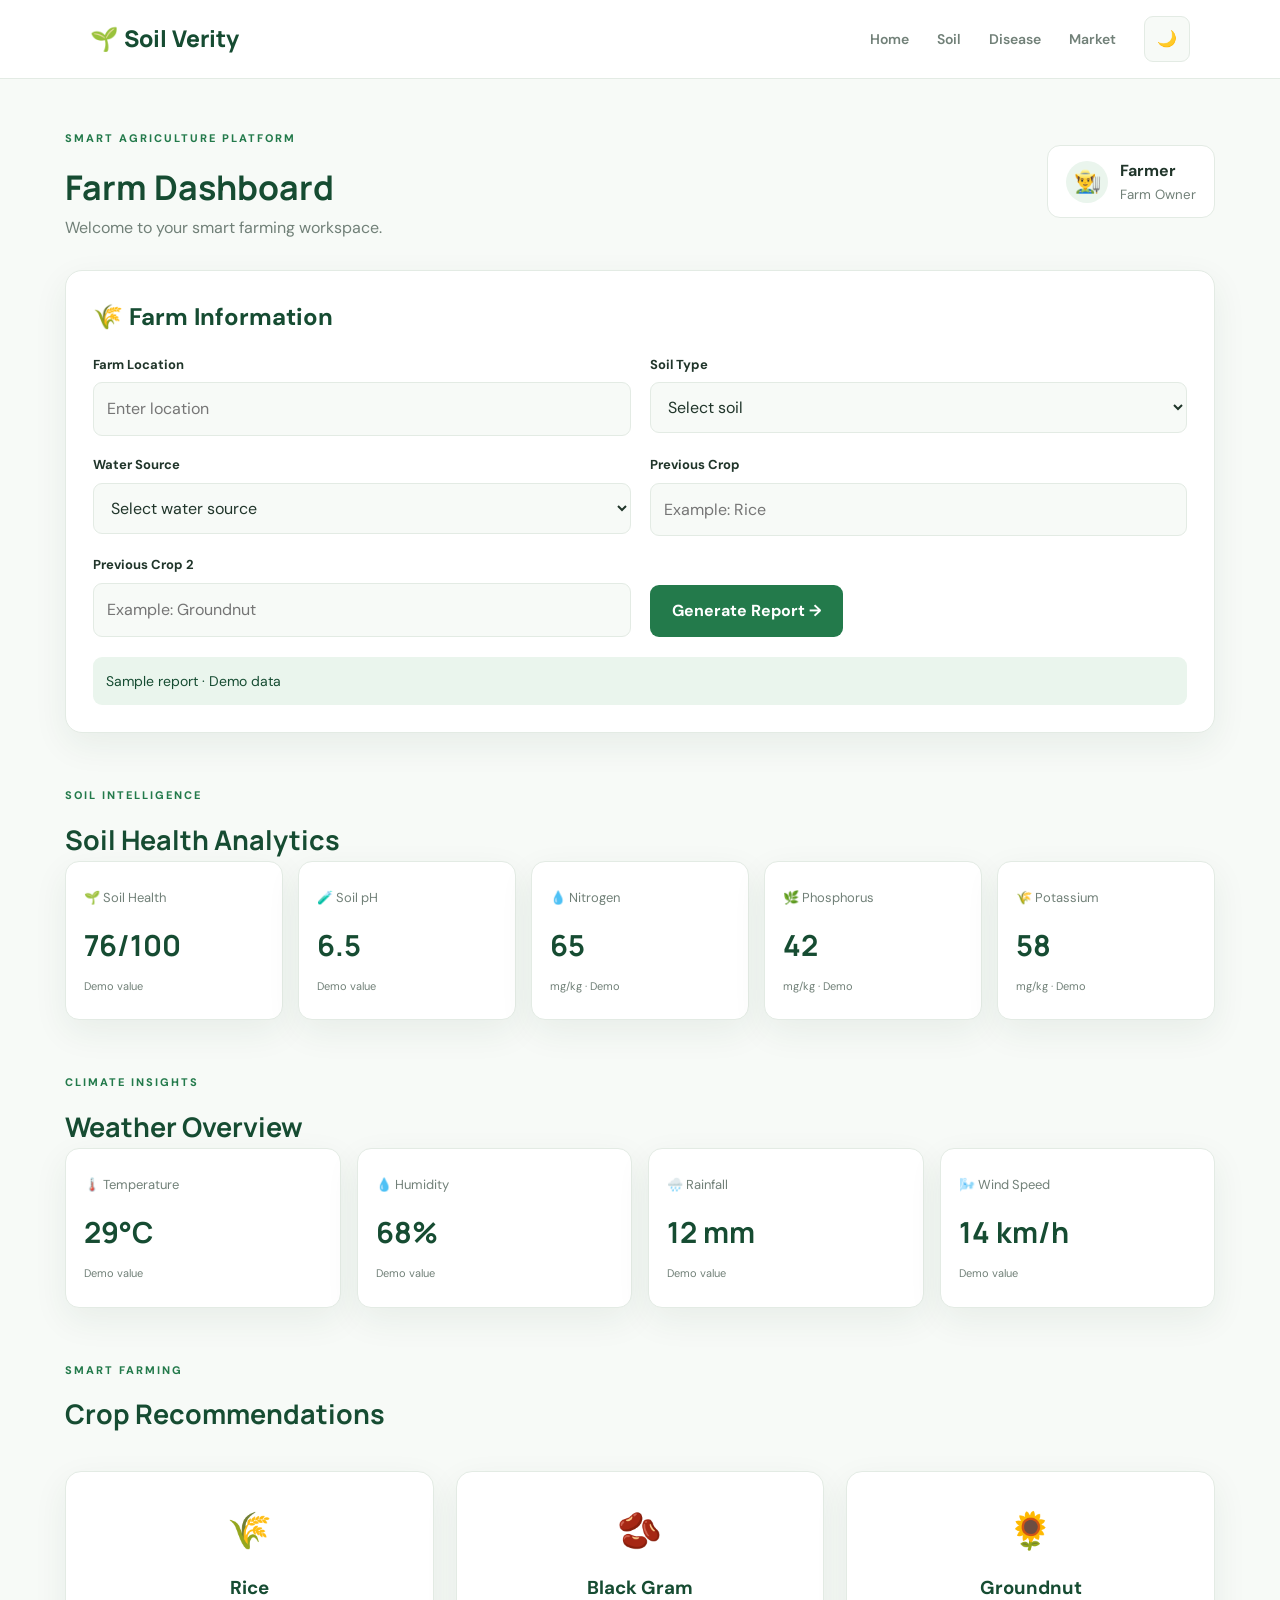
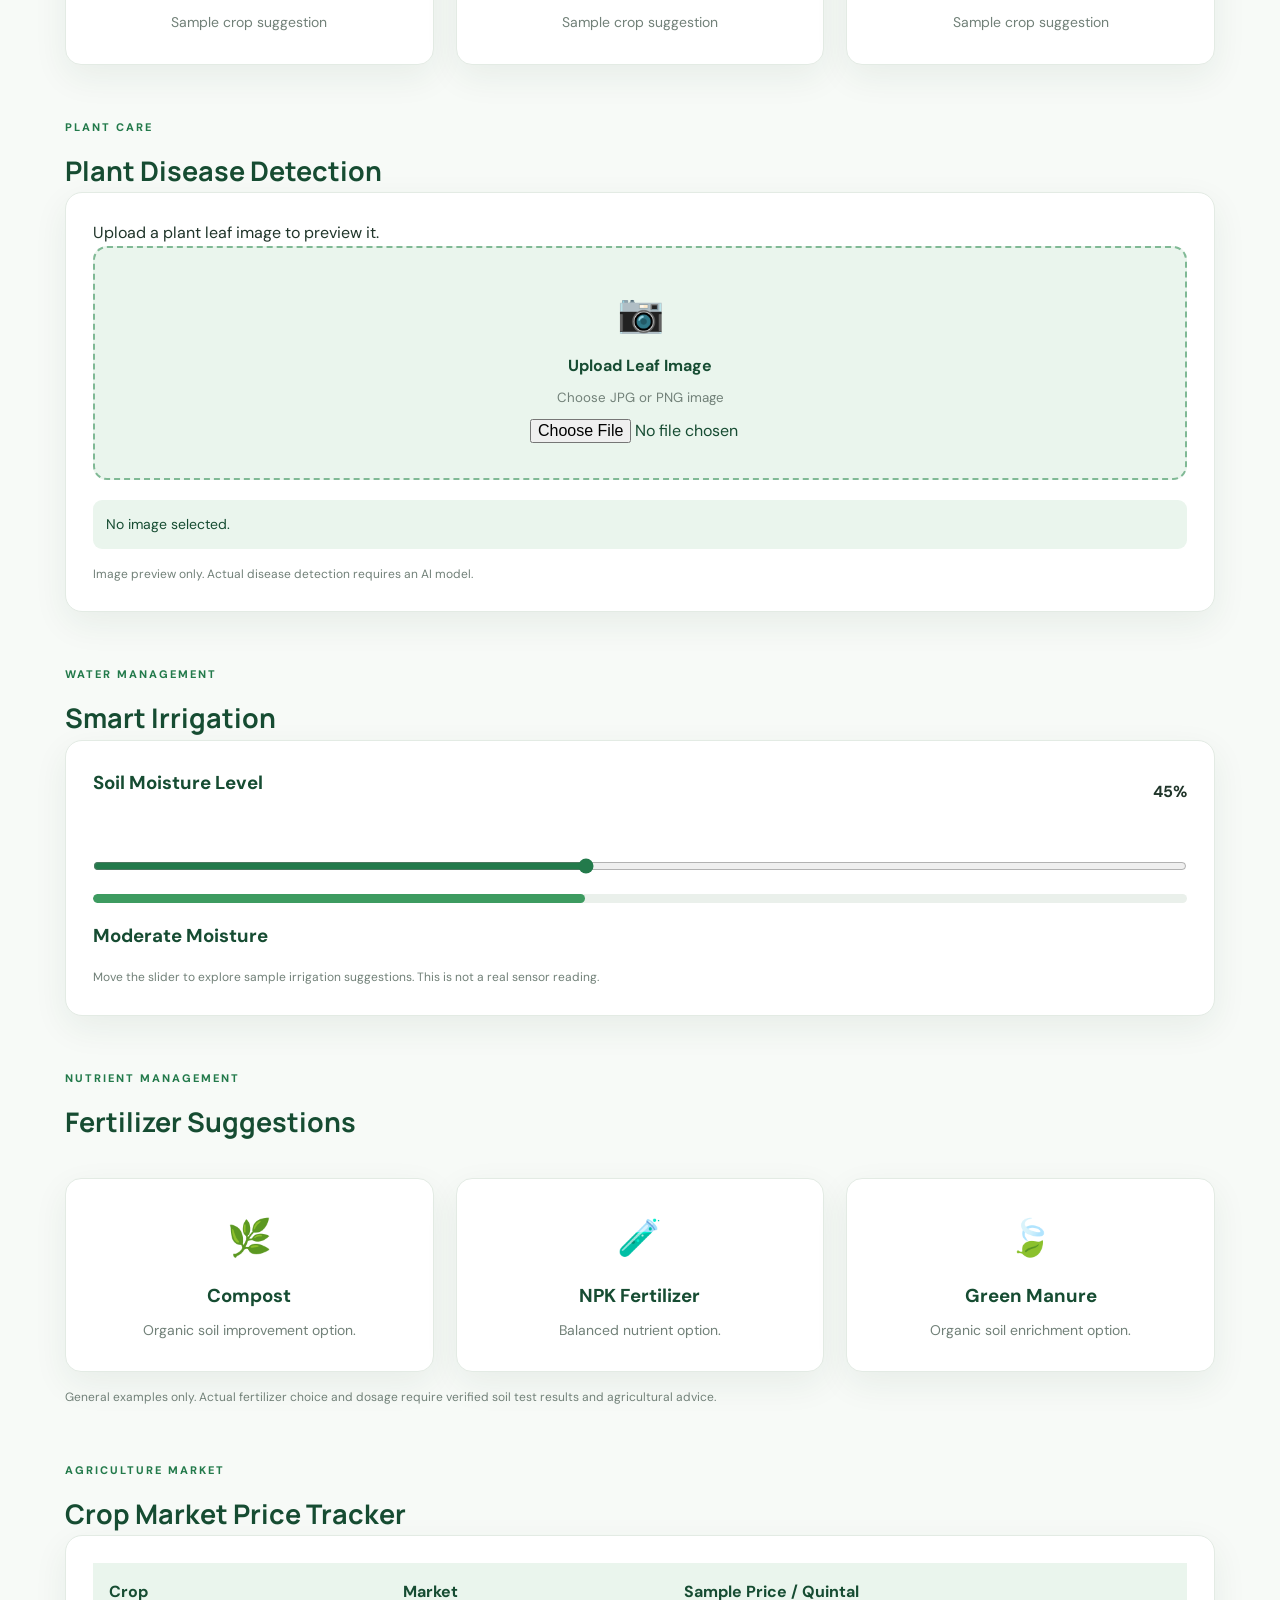
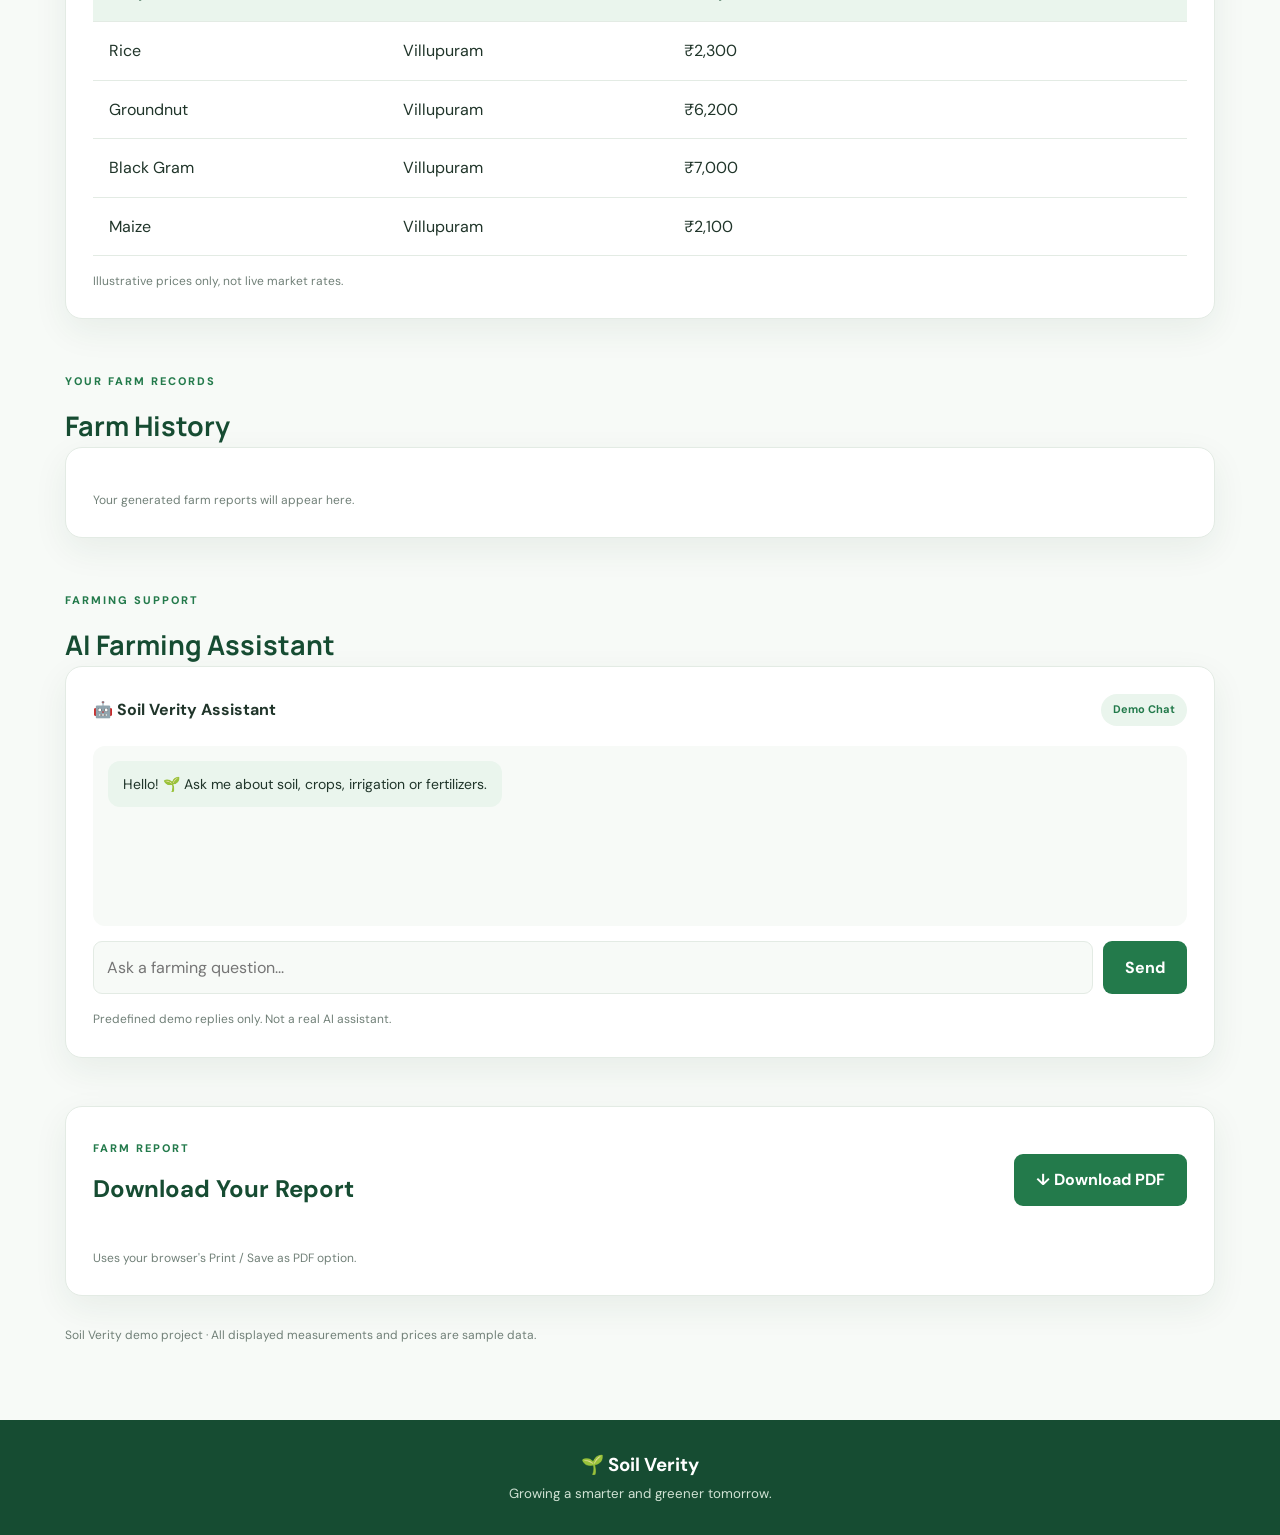
==== TerraLoop/dashboard.html @ 5edc1658 "Add files via upload" ====
<!DOCTYPE html>
<html lang="en">
<head>
<meta charset="UTF-8">
<meta name="viewport" content="width=device-width, initial-scale=1.0">
<title>Soil Verity Dashboard</title>
<link rel="stylesheet" href="style.css">
</head>
<body class="dashboard-page">

<header class="navbar">
    <a href="index.html" class="logo">🌱 Soil Verity</a>
    <nav>
        <a href="index.html">Home</a>
        <a href="#soil">Soil</a>
        <a href="#disease">Disease</a>
        <a href="#market">Market</a>
        <button class="icon-btn" id="themeToggle">🌙</button>
    </nav>
</header>

<main class="dashboard">

<div class="dashboard-heading">
    <div>
        <span class="tag">SMART AGRICULTURE PLATFORM</span>
        <h1>Farm Dashboard</h1>
        <p>Welcome to your smart farming workspace.</p>
    </div>
    <div class="profile">
        <div class="avatar">👨‍🌾</div>
        <div><strong>Farmer</strong><small>Farm Owner</small></div>
    </div>
</div>

<!-- FARM DETAILS -->
<section class="panel">
<h2>🌾 Farm Information</h2>
<form id="farmForm" class="farm-form">
    <div>
        <label for="location">Farm Location</label>
        <input id="location" required placeholder="Enter location">
    </div>
    <div>
        <label for="soilType">Soil Type</label>
        <select id="soilType" required>
            <option value="">Select soil</option>
            <option>Red Soil</option>
            <option>Black Soil</option>
            <option>Clay Soil</option>
            <option>Sandy Soil</option>
            <option>Loamy Soil</option>
        </select>
    </div>
    <div>
        <label for="water">Water Source</label>
        <select id="water" required>
            <option value="">Select water source</option>
            <option>Borewell</option>
            <option>River</option>
            <option>Rainwater</option>
            <option>Canal</option>
        </select>
    </div>
    <div>
        <label for="crop1">Previous Crop</label>
        <input id="crop1" required placeholder="Example: Rice">
    </div>
    <div>
        <label for="crop2">Previous Crop 2</label>
        <input id="crop2" placeholder="Example: Groundnut">
    </div>
    <button class="primary-btn" type="submit">Generate Report →</button>
</form>
<p id="farmSummary" class="summary-text">Sample report · Demo data</p>
</section>

<!-- SOIL ANALYTICS -->
<section class="section-block" id="soil">
    <span class="tag">SOIL INTELLIGENCE</span>
    <h2>Soil Health Analytics</h2>
    <div class="stats-grid">
        <div class="stat-card"><span>🌱 Soil Health</span><h3>76/100</h3><small>Demo value</small></div>
        <div class="stat-card"><span>🧪 Soil pH</span><h3>6.5</h3><small>Demo value</small></div>
        <div class="stat-card"><span>💧 Nitrogen</span><h3>65</h3><small>mg/kg · Demo</small></div>
        <div class="stat-card"><span>🌿 Phosphorus</span><h3>42</h3><small>mg/kg · Demo</small></div>
        <div class="stat-card"><span>🌾 Potassium</span><h3>58</h3><small>mg/kg · Demo</small></div>
    </div>
</section>

<!-- WEATHER -->
<section class="section-block" id="weather">
    <span class="tag">CLIMATE INSIGHTS</span>
    <h2>Weather Overview</h2>
    <div class="weather-grid">
        <div class="weather-card"><span>🌡️ Temperature</span><h3>29°C</h3><small>Demo value</small></div>
        <div class="weather-card"><span>💧 Humidity</span><h3>68%</h3><small>Demo value</small></div>
        <div class="weather-card"><span>🌧️ Rainfall</span><h3>12 mm</h3><small>Demo value</small></div>
        <div class="weather-card"><span>🌬️ Wind Speed</span><h3>14 km/h</h3><small>Demo value</small></div>
    </div>
</section>

<!-- CROP RECOMMENDATION -->
<section class="section-block">
    <span class="tag">SMART FARMING</span>
    <h2>Crop Recommendations</h2>
    <div class="crop-grid">
        <div class="crop-card"><div class="crop-emoji">🌾</div><h3>Rice</h3><p>Sample crop suggestion</p></div>
        <div class="crop-card"><div class="crop-emoji">🫘</div><h3>Black Gram</h3><p>Sample crop suggestion</p></div>
        <div class="crop-card"><div class="crop-emoji">🌻</div><h3>Groundnut</h3><p>Sample crop suggestion</p></div>
    </div>
</section>

<!-- DISEASE DETECTION -->
<section class="section-block" id="disease">
    <span class="tag">PLANT CARE</span>
    <h2>Plant Disease Detection</h2>
    <div class="panel">
        <p>Upload a plant leaf image to preview it.</p>
        <label class="upload-area" for="leafUpload">
            <span>📷</span>
            <strong>Upload Leaf Image</strong>
            <small>Choose JPG or PNG image</small>
            <input type="file" id="leafUpload" accept="image/*">
        </label>
        <img id="leafPreview" class="leaf-preview" alt="Leaf preview">
        <p id="leafMessage" class="summary-text">No image selected.</p>
        <p class="demo-note">Image preview only. Actual disease detection requires an AI model.</p>
    </div>
</section>

<!-- IRRIGATION -->
<section class="section-block" id="irrigation">
    <span class="tag">WATER MANAGEMENT</span>
    <h2>Smart Irrigation</h2>
    <div class="panel">
        <div class="section-heading">
            <h3>Soil Moisture Level</h3>
            <strong id="moistureValue">45%</strong>
        </div>
        <input type="range" id="moistureSlider" min="0" max="100" value="45">
        <div class="progress"><span id="moistureBar" style="width:45%"></span></div>
        <h3 id="waterStatus" class="water-status">Moderate Moisture</h3>
        <p class="demo-note">Move the slider to explore sample irrigation suggestions. This is not a real sensor reading.</p>
    </div>
</section>

<!-- FERTILIZER -->
<section class="section-block" id="fertilizer">
    <span class="tag">NUTRIENT MANAGEMENT</span>
    <h2>Fertilizer Suggestions</h2>
    <div class="crop-grid">
        <div class="crop-card"><div class="crop-emoji">🌿</div><h3>Compost</h3><p>Organic soil improvement option.</p></div>
        <div class="crop-card"><div class="crop-emoji">🧪</div><h3>NPK Fertilizer</h3><p>Balanced nutrient option.</p></div>
        <div class="crop-card"><div class="crop-emoji">🍃</div><h3>Green Manure</h3><p>Organic soil enrichment option.</p></div>
    </div>
    <p class="demo-note">General examples only. Actual fertilizer choice and dosage require verified soil test results and agricultural advice.</p>
</section>

<!-- MARKET TRACKER -->
<section class="section-block" id="market">
    <span class="tag">AGRICULTURE MARKET</span>
    <h2>Crop Market Price Tracker</h2>
    <div class="panel table-wrap">
        <table class="market-table">
            <thead><tr><th>Crop</th><th>Market</th><th>Sample Price / Quintal</th></tr></thead>
            <tbody>
                <tr><td>Rice</td><td>Villupuram</td><td>₹2,300</td></tr>
                <tr><td>Groundnut</td><td>Villupuram</td><td>₹6,200</td></tr>
                <tr><td>Black Gram</td><td>Villupuram</td><td>₹7,000</td></tr>
                <tr><td>Maize</td><td>Villupuram</td><td>₹2,100</td></tr>
            </tbody>
        </table>
        <p class="demo-note">Illustrative prices only, not live market rates.</p>
    </div>
</section>

<!-- FARM HISTORY -->
<section class="section-block" id="history">
    <span class="tag">YOUR FARM RECORDS</span>
    <h2>Farm History</h2>
    <div class="panel">
        <div id="historyList" class="history-list">
            <p class="demo-note">Your generated farm reports will appear here.</p>
        </div>
    </div>
</section>

<!-- AI ASSISTANT -->
<section class="section-block" id="assistant">
    <span class="tag">FARMING SUPPORT</span>
    <h2>AI Farming Assistant</h2>
    <div class="panel chat-panel">
        <div class="chat-heading">🤖 Soil Verity Assistant <span class="status-pill">Demo Chat</span></div>
        <div id="chatMessages" class="chat-messages">
            <div class="bot-message">Hello! 🌱 Ask me about soil, crops, irrigation or fertilizers.</div>
        </div>
        <form id="chatForm" class="chat-form">
            <input id="chatInput" placeholder="Ask a farming question..." autocomplete="off" required>
            <button class="primary-btn" type="submit">Send</button>
        </form>
        <p class="demo-note">Predefined demo replies only. Not a real AI assistant.</p>
    </div>
</section>

<!-- REPORT -->
<section class="panel">
    <div class="section-heading">
        <div>
            <span class="tag">FARM REPORT</span>
            <h2>Download Your Report</h2>
        </div>
        <button class="primary-btn" id="downloadReport">↓ Download PDF</button>
    </div>
    <p class="demo-note">Uses your browser's Print / Save as PDF option.</p>
</section>

<p class="demo-note">Soil Verity demo project · All displayed measurements and prices are sample data.</p>

</main>

<footer>
    <h3>🌱 Soil Verity</h3>
    <small>Growing a smarter and greener tomorrow.</small>
</footer>

<script src="script.js"></script>
</body>
</html>
---- TerraLoop/style.css ----
@import url('https://fonts.googleapis.com/css2?family=DM+Sans:wght@400;500;600;700&family=Manrope:wght@400;500;600;700;800&display=swap');

:root {
    --green: #237a4b;
    --dark-green: #164c32;
    --light-green: #eaf5ed;
    --background: #f7faf7;
    --white: #ffffff;
    --text: #20352a;
    --muted: #718078;
    --border: #e3ebe4;
    --shadow: 0 12px 35px rgba(25, 70, 43, 0.07);
}

* {
    margin: 0;
    padding: 0;
    box-sizing: border-box;
}

body {
    font-family: 'DM Sans', sans-serif;
    background: var(--background);
    color: var(--text);
    line-height: 1.6;
}

a {
    text-decoration: none;
    color: inherit;
}

button, input, select {
    font: inherit;
}

.navbar {
    min-height: 76px;
    padding: 16px 7%;
    display: flex;
    justify-content: space-between;
    align-items: center;
    background: var(--white);
    border-bottom: 1px solid var(--border);
    position: sticky;
    top: 0;
    z-index: 10;
}

.logo {
    font-family: 'Manrope', sans-serif;
    font-size: 23px;
    font-weight: 800;
    color: var(--dark-green);
}

.navbar nav {
    display: flex;
    align-items: center;
    gap: 28px;
}

.navbar nav a {
    color: var(--muted);
    font-size: 14px;
    font-weight: 600;
}

.navbar nav a:hover {
    color: var(--green);
}

.navbar nav .nav-btn {
    background: var(--green);
    color: white;
    padding: 11px 19px;
    border-radius: 9px;
}

.hero {
    padding: 100px 9%;
    min-height: 570px;
    display: flex;
    align-items: center;
    justify-content: space-between;
    gap: 50px;
    background: linear-gradient(120deg, #eff8ef, #dcefe0);
}

.hero-content {
    max-width: 570px;
}

.tag {
    display: inline-block;
    color: var(--green);
    font-size: 11px;
    font-weight: 800;
    letter-spacing: 2px;
    margin-bottom: 13px;
}

.hero h1 {
    font-family: 'Manrope', sans-serif;
    font-size: clamp(42px, 6vw, 66px);
    line-height: 1.12;
    margin-bottom: 22px;
    color: var(--dark-green);
}

.hero h1 span {
    color: var(--green);
}

.hero p, .about p, .cta-section p {
    color: var(--muted);
    max-width: 520px;
    margin-bottom: 28px;
}

.primary-btn {
    display: inline-block;
    border: none;
    cursor: pointer;
    background: var(--green);
    color: white;
    padding: 13px 22px;
    border-radius: 9px;
    font-weight: 700;
    transition: 0.2s;
}

.primary-btn:hover {
    background: var(--dark-green);
    transform: translateY(-2px);
}

.hero-art {
    position: relative;
    display: grid;
    place-items: center;
    min-width: 300px;
    min-height: 300px;
}

.plant-circle {
    width: 270px;
    height: 270px;
    border-radius: 50%;
    background: #c4e2c8;
    display: grid;
    place-items: center;
    font-size: 120px;
    box-shadow: var(--shadow);
}

.floating-card {
    position: absolute;
    bottom: 12px;
    right: -15px;
    background: white;
    padding: 15px 20px;
    border-radius: 12px;
    box-shadow: var(--shadow);
    font-weight: 700;
    color: var(--dark-green);
}

.section {
    padding: 75px 9%;
    text-align: center;
}

.section h2, .about h2, .cta-section h2 {
    font-family: 'Manrope', sans-serif;
    font-size: 32px;
    color: var(--dark-green);
    margin-bottom: 18px;
}

.about p {
    margin: auto;
}

.features-section {
    background: #eff6ef;
}

.feature-grid, .crop-grid {
    display: grid;
    grid-template-columns: repeat(3, 1fr);
    gap: 22px;
    margin-top: 35px;
}

.feature-card, .crop-card {
    background: var(--white);
    border: 1px solid var(--border);
    border-radius: 16px;
    padding: 30px 24px;
    text-align: left;
    box-shadow: var(--shadow);
    transition: 0.25s;
}

.feature-card:hover, .crop-card:hover {
    transform: translateY(-5px);
}

.feature-icon, .crop-emoji {
    font-size: 36px;
    margin-bottom: 14px;
}

.feature-card h3, .crop-card h3 {
    margin-bottom: 8px;
    color: var(--dark-green);
}

.feature-card p, .crop-card p {
    color: var(--muted);
    font-size: 14px;
}

.cta-section {
    padding: 70px 20px;
    text-align: center;
    background: var(--light-green);
}

.cta-section p {
    margin: 0 auto 22px;
}

footer {
    background: var(--dark-green);
    color: white;
    text-align: center;
    padding: 30px 15px;
}

footer p, footer small {
    color: #d0e2d4;
}

/* Dashboard */

.dashboard {
    max-width: 1200px;
    padding: 45px 25px 75px;
    margin: auto;
}

.dashboard-heading {
    display: flex;
    justify-content: space-between;
    align-items: center;
    gap: 20px;
    margin-bottom: 30px;
}

.dashboard-heading h1 {
    font-family: 'Manrope', sans-serif;
    color: var(--dark-green);
    font-size: 34px;
}

.dashboard-heading p {
    color: var(--muted);
}

.profile {
    display: flex;
    align-items: center;
    gap: 12px;
    background: var(--white);
    border: 1px solid var(--border);
    padding: 12px 18px;
    border-radius: 13px;
}

.profile small {
    display: block;
    color: var(--muted);
}

.avatar {
    width: 42px;
    height: 42px;
    border-radius: 50%;
    display: grid;
    place-items: center;
    background: var(--light-green);
    font-size: 22px;
}

.panel {
    background: var(--white);
    border: 1px solid var(--border);
    border-radius: 17px;
    padding: 27px;
    margin-bottom: 30px;
    box-shadow: var(--shadow);
}

.panel h2, .panel h3 {
    color: var(--dark-green);
    margin-bottom: 18px;
}

.farm-form {
    display: grid;
    grid-template-columns: repeat(2, 1fr);
    gap: 19px;
}

.farm-form label {
    display: block;
    font-size: 13px;
    font-weight: 700;
    margin-bottom: 7px;
}

.farm-form input, .farm-form select {
    width: 100%;
    padding: 13px;
    border: 1px solid var(--border);
    background: var(--background);
    border-radius: 9px;
    outline: none;
    color: var(--text);
}

.farm-form input:focus, .farm-form select:focus {
    border-color: var(--green);
}

.farm-form button {
    align-self: end;
    justify-self: start;
}

.summary-text {
    margin-top: 20px;
    padding: 13px;
    border-radius: 9px;
    background: var(--light-green);
    color: var(--dark-green);
    font-size: 14px;
}

.section-block {
    margin: 48px 0;
}

.section-block h2 {
    color: var(--dark-green);
    font-family: 'Manrope', sans-serif;
    font-size: 27px;
}

.section-heading {
    display: flex;
    justify-content: space-between;
    align-items: center;
    gap: 15px;
    margin-bottom: 22px;
}

.status-pill {
    display: inline-block;
    background: var(--light-green);
    color: var(--green);
    font-size: 11px;
    font-weight: 700;
    padding: 7px 12px;
    border-radius: 20px;
}

.stats-grid {
    display: grid;
    grid-template-columns: repeat(5, 1fr);
    gap: 15px;
    margin-bottom: 23px;
}

.stat-card, .weather-card {
    background: var(--white);
    padding: 22px 18px;
    border-radius: 14px;
    border: 1px solid var(--border);
    box-shadow: var(--shadow);
}

.stat-card span, .weather-card span {
    color: var(--muted);
    font-size: 13px;
}

.stat-card h3, .weather-card h3 {
    font-family: 'Manrope', sans-serif;
    font-size: 29px;
    color: var(--dark-green);
    margin: 12px 0 4px;
}

.stat-card h3 span {
    font-size: 14px;
}

.stat-card small, .weather-card small {
    color: var(--muted);
    font-size: 11px;
}

.nutrient {
    margin-top: 18px;
}

.nutrient > div:first-child {
    display: flex;
    justify-content: space-between;
    font-size: 14px;
    margin-bottom: 8px;
}

.progress {
    height: 9px;
    background: #eaf0eb;
    border-radius: 20px;
    overflow: hidden;
}

.progress span {
    display: block;
    height: 100%;
    background: #3d9b60;
    border-radius: 20px;
}

.weather-grid {
    display: grid;
    grid-template-columns: repeat(4, 1fr);
    gap: 16px;
}

.crop-card {
    text-align: center;
}

.crop-card .status-pill {
    margin-top: 13px;
}

.demo-note {
    margin-top: 16px;
    color: var(--muted);
    font-size: 12px;
}

/* Theme */

body.dark-mode {
    --background: #101b15;
    --white: #1c2b22;
    --text: #e4eee6;
    --muted: #a8b9ac;
    --border: #314638;
    --light-green: #253d2d;
    --dark-green: #b6e3c0;
    --green: #63b77d;
    --shadow: 0 12px 35px rgba(0, 0, 0, 0.15);
}

body.dark-mode .hero {
    background: #1b3023;
}

body.dark-mode .features-section {
    background: #17251c;
}

body.dark-mode .cta-section {
    background: #203829;
}

body.dark-mode .farm-form input,
body.dark-mode .farm-form select {
    color: var(--text);
    background: #152219;
}

body.dark-mode .progress {
    background: #344a39;
}

body.dark-mode .navbar {
    background: var(--white);
}

.icon-btn {
    border: 1px solid var(--border);
    background: var(--background);
    padding: 9px 12px;
    border-radius: 9px;
    cursor: pointer;
}

/* Responsive */

@media (max-width: 850px) {
    .hero {
        padding: 70px 7%;
    }

    .stats-grid {
        grid-template-columns: repeat(2, 1fr);
    }

    .weather-grid {
        grid-template-columns: repeat(2, 1fr);
    }

    .feature-grid, .crop-grid {
        grid-template-columns: 1fr;
    }
}

@media (max-width: 600px) {
    .navbar {
        padding: 13px 5%;
        flex-wrap: wrap;
        gap: 12px;
    }

    .navbar nav {
        gap: 12px;
        flex-wrap: wrap;
    }

    .navbar nav a {
        font-size: 12px;
    }

    .hero {
        flex-direction: column;
        text-align: center;
    }

    .hero-art {
        min-width: 230px;
        min-height: 240px;
    }

    .plant-circle {
        width: 210px;
        height: 210px;
        font-size: 90px;
    }

    .floating-card {
        right: -10px;
        font-size: 12px;
    }

    .section {
        padding: 55px 6%;
    }

    .dashboard {
        padding: 30px 15px;
    }

    .dashboard-heading {
        align-items: flex-start;
        flex-direction: column;
    }

    .farm-form {
        grid-template-columns: 1fr;
    }

    .stats-grid {
        grid-template-columns: repeat(2, 1fr);
    }

    .weather-grid {
        grid-template-columns: repeat(2, 1fr);
    }

    .section-heading {
        align-items: flex-start;
        flex-direction: column;
    }

    .panel {
        padding: 19px;
    }
}

@media print {
    .navbar, .farm-form, #downloadReport, footer, .icon-btn {
        display: none !important;
    }

    body {
        background: white;
        color: black;
    }

    .dashboard {
        max-width: 100%;
    }

    .panel, .stat-card, .weather-card, .crop-card {
        box-shadow: none;
        break-inside: avoid;
    }
}

/* EXTRA SOIL VERITY FEATURES */

.upload-area {
    display: flex;
    flex-direction: column;
    align-items: center;
    justify-content: center;
    gap: 9px;
    padding: 35px 15px;
    border: 2px dashed #80b995;
    border-radius: 14px;
    background: var(--light-green);
    cursor: pointer;
    text-align: center;
    color: var(--dark-green);
}

.upload-area span {
    font-size: 38px;
}

.upload-area small {
    color: var(--muted);
}

.upload-area input {
    max-width: 220px;
}

.leaf-preview {
    display: none;
    width: 100%;
    max-width: 280px;
    max-height: 250px;
    object-fit: contain;
    margin: 20px auto;
    border-radius: 12px;
}

#moistureSlider {
    width: 100%;
    margin: 20px 0;
    accent-color: var(--green);
    cursor: pointer;
}

.water-status {
    color: var(--green);
    margin-top: 18px;
}

.table-wrap {
    overflow-x: auto;
}

.market-table {
    width: 100%;
    border-collapse: collapse;
    min-width: 480px;
}

.market-table th,
.market-table td {
    padding: 16px;
    text-align: left;
    border-bottom: 1px solid var(--border);
}

.market-table th {
    background: var(--light-green);
    color: var(--dark-green);
}

.history-item {
    padding: 15px;
    border-bottom: 1px solid var(--border);
    display: flex;
    justify-content: space-between;
    gap: 15px;
    flex-wrap: wrap;
}

.history-item strong {
    color: var(--dark-green);
}

.chat-heading {
    display: flex;
    justify-content: space-between;
    align-items: center;
    gap: 10px;
    font-weight: 700;
    margin-bottom: 20px;
}

.chat-messages {
    min-height: 180px;
    max-height: 300px;
    overflow-y: auto;
    padding: 15px;
    background: var(--background);
    border-radius: 12px;
    display: flex;
    flex-direction: column;
    gap: 13px;
    margin-bottom: 15px;
}

.bot-message,
.user-message {
    max-width: 85%;
    padding: 12px 15px;
    border-radius: 12px;
    font-size: 14px;
}

.bot-message {
    align-self: flex-start;
    background: var(--light-green);
    color: var(--text);
}

.user-message {
    align-self: flex-end;
    background: var(--green);
    color: white;
}

.chat-form {
    display: flex;
    gap: 10px;
}

.chat-form input {
    flex: 1;
    min-width: 0;
    padding: 13px;
    border: 1px solid var(--border);
    border-radius: 9px;
    background: var(--background);
    color: var(--text);
}

@media (max-width: 600px) {
    .chat-form {
        flex-direction: column;
    }

    .chat-form button {
        width: 100%;
    }
}

@media print {
    .upload-area,
    .chat-form,
    #moistureSlider {
        display: none !important;
    }
}
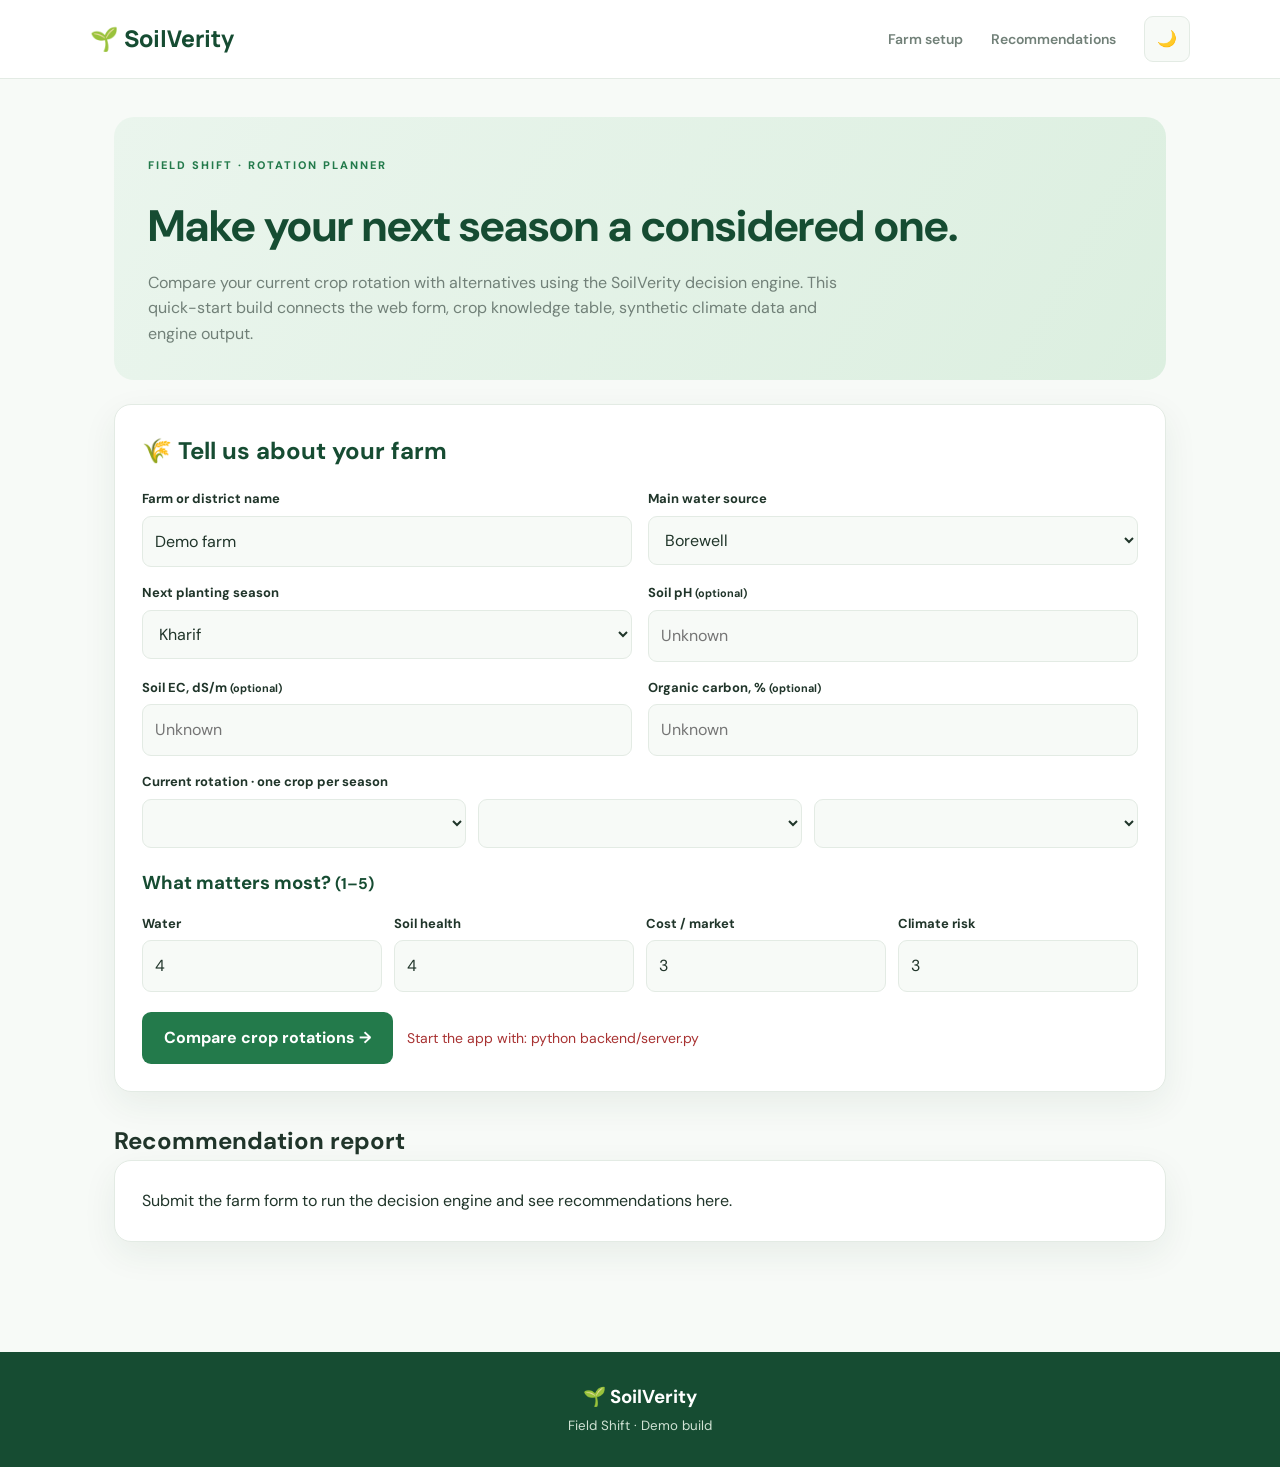
==== commit d1ad0e56: "Integrate SoilVerity UI with local Python decision engine" ====
--- a/TerraLoop/dashboard.html
+++ b/TerraLoop/dashboard.html
@@ -1,230 +1,82 @@
-
-<!DOCTYPE html>
-<html lang="en">
-<head>
-<meta charset="UTF-8">
-<meta name="viewport" content="width=device-width, initial-scale=1.0">
-<title>Soil Verity Dashboard</title>
-<link rel="stylesheet" href="style.css">
-</head>
-<body class="dashboard-page">
-
-<header class="navbar">
-    <a href="index.html" class="logo">🌱 Soil Verity</a>
-    <nav>
-        <a href="index.html">Home</a>
-        <a href="#soil">Soil</a>
-        <a href="#disease">Disease</a>
-        <a href="#market">Market</a>
-        <button class="icon-btn" id="themeToggle">🌙</button>
-    </nav>
-</header>
-
-<main class="dashboard">
-
-<div class="dashboard-heading">
-    <div>
-        <span class="tag">SMART AGRICULTURE PLATFORM</span>
-        <h1>Farm Dashboard</h1>
-        <p>Welcome to your smart farming workspace.</p>
-    </div>
-    <div class="profile">
-        <div class="avatar">👨‍🌾</div>
-        <div><strong>Farmer</strong><small>Farm Owner</small></div>
-    </div>
-</div>
-
-<!-- FARM DETAILS -->
-<section class="panel">
-<h2>🌾 Farm Information</h2>
-<form id="farmForm" class="farm-form">
-    <div>
-        <label for="location">Farm Location</label>
-        <input id="location" required placeholder="Enter location">
-    </div>
-    <div>
-        <label for="soilType">Soil Type</label>
-        <select id="soilType" required>
-            <option value="">Select soil</option>
-            <option>Red Soil</option>
-            <option>Black Soil</option>
-            <option>Clay Soil</option>
-            <option>Sandy Soil</option>
-            <option>Loamy Soil</option>
-        </select>
-    </div>
-    <div>
-        <label for="water">Water Source</label>
-        <select id="water" required>
-            <option value="">Select water source</option>
-            <option>Borewell</option>
-            <option>River</option>
-            <option>Rainwater</option>
-            <option>Canal</option>
-        </select>
-    </div>
-    <div>
-        <label for="crop1">Previous Crop</label>
-        <input id="crop1" required placeholder="Example: Rice">
-    </div>
-    <div>
-        <label for="crop2">Previous Crop 2</label>
-        <input id="crop2" placeholder="Example: Groundnut">
-    </div>
-    <button class="primary-btn" type="submit">Generate Report →</button>
-</form>
-<p id="farmSummary" class="summary-text">Sample report · Demo data</p>
-</section>
-
-<!-- SOIL ANALYTICS -->
-<section class="section-block" id="soil">
-    <span class="tag">SOIL INTELLIGENCE</span>
-    <h2>Soil Health Analytics</h2>
-    <div class="stats-grid">
-        <div class="stat-card"><span>🌱 Soil Health</span><h3>76/100</h3><small>Demo value</small></div>
-        <div class="stat-card"><span>🧪 Soil pH</span><h3>6.5</h3><small>Demo value</small></div>
-        <div class="stat-card"><span>💧 Nitrogen</span><h3>65</h3><small>mg/kg · Demo</small></div>
-        <div class="stat-card"><span>🌿 Phosphorus</span><h3>42</h3><small>mg/kg · Demo</small></div>
-        <div class="stat-card"><span>🌾 Potassium</span><h3>58</h3><small>mg/kg · Demo</small></div>
-    </div>
-</section>
-
-<!-- WEATHER -->
-<section class="section-block" id="weather">
-    <span class="tag">CLIMATE INSIGHTS</span>
-    <h2>Weather Overview</h2>
-    <div class="weather-grid">
-        <div class="weather-card"><span>🌡️ Temperature</span><h3>29°C</h3><small>Demo value</small></div>
-        <div class="weather-card"><span>💧 Humidity</span><h3>68%</h3><small>Demo value</small></div>
-        <div class="weather-card"><span>🌧️ Rainfall</span><h3>12 mm</h3><small>Demo value</small></div>
-        <div class="weather-card"><span>🌬️ Wind Speed</span><h3>14 km/h</h3><small>Demo value</small></div>
-    </div>
-</section>
-
-<!-- CROP RECOMMENDATION -->
-<section class="section-block">
-    <span class="tag">SMART FARMING</span>
-    <h2>Crop Recommendations</h2>
-    <div class="crop-grid">
-        <div class="crop-card"><div class="crop-emoji">🌾</div><h3>Rice</h3><p>Sample crop suggestion</p></div>
-        <div class="crop-card"><div class="crop-emoji">🫘</div><h3>Black Gram</h3><p>Sample crop suggestion</p></div>
-        <div class="crop-card"><div class="crop-emoji">🌻</div><h3>Groundnut</h3><p>Sample crop suggestion</p></div>
-    </div>
-</section>
-
-<!-- DISEASE DETECTION -->
-<section class="section-block" id="disease">
-    <span class="tag">PLANT CARE</span>
-    <h2>Plant Disease Detection</h2>
-    <div class="panel">
-        <p>Upload a plant leaf image to preview it.</p>
-        <label class="upload-area" for="leafUpload">
-            <span>📷</span>
-            <strong>Upload Leaf Image</strong>
-            <small>Choose JPG or PNG image</small>
-            <input type="file" id="leafUpload" accept="image/*">
-        </label>
-        <img id="leafPreview" class="leaf-preview" alt="Leaf preview">
-        <p id="leafMessage" class="summary-text">No image selected.</p>
-        <p class="demo-note">Image preview only. Actual disease detection requires an AI model.</p>
-    </div>
-</section>
-
-<!-- IRRIGATION -->
-<section class="section-block" id="irrigation">
-    <span class="tag">WATER MANAGEMENT</span>
-    <h2>Smart Irrigation</h2>
-    <div class="panel">
-        <div class="section-heading">
-            <h3>Soil Moisture Level</h3>
-            <strong id="moistureValue">45%</strong>
-        </div>
-        <input type="range" id="moistureSlider" min="0" max="100" value="45">
-        <div class="progress"><span id="moistureBar" style="width:45%"></span></div>
-        <h3 id="waterStatus" class="water-status">Moderate Moisture</h3>
-        <p class="demo-note">Move the slider to explore sample irrigation suggestions. This is not a real sensor reading.</p>
-    </div>
-</section>
-
-<!-- FERTILIZER -->
-<section class="section-block" id="fertilizer">
-    <span class="tag">NUTRIENT MANAGEMENT</span>
-    <h2>Fertilizer Suggestions</h2>
-    <div class="crop-grid">
-        <div class="crop-card"><div class="crop-emoji">🌿</div><h3>Compost</h3><p>Organic soil improvement option.</p></div>
-        <div class="crop-card"><div class="crop-emoji">🧪</div><h3>NPK Fertilizer</h3><p>Balanced nutrient option.</p></div>
-        <div class="crop-card"><div class="crop-emoji">🍃</div><h3>Green Manure</h3><p>Organic soil enrichment option.</p></div>
-    </div>
-    <p class="demo-note">General examples only. Actual fertilizer choice and dosage require verified soil test results and agricultural advice.</p>
-</section>
-
-<!-- MARKET TRACKER -->
-<section class="section-block" id="market">
-    <span class="tag">AGRICULTURE MARKET</span>
-    <h2>Crop Market Price Tracker</h2>
-    <div class="panel table-wrap">
-        <table class="market-table">
-            <thead><tr><th>Crop</th><th>Market</th><th>Sample Price / Quintal</th></tr></thead>
-            <tbody>
-                <tr><td>Rice</td><td>Villupuram</td><td>₹2,300</td></tr>
-                <tr><td>Groundnut</td><td>Villupuram</td><td>₹6,200</td></tr>
-                <tr><td>Black Gram</td><td>Villupuram</td><td>₹7,000</td></tr>
-                <tr><td>Maize</td><td>Villupuram</td><td>₹2,100</td></tr>
-            </tbody>
-        </table>
-        <p class="demo-note">Illustrative prices only, not live market rates.</p>
-    </div>
-</section>
-
-<!-- FARM HISTORY -->
-<section class="section-block" id="history">
-    <span class="tag">YOUR FARM RECORDS</span>
-    <h2>Farm History</h2>
-    <div class="panel">
-        <div id="historyList" class="history-list">
-            <p class="demo-note">Your generated farm reports will appear here.</p>
-        </div>
-    </div>
-</section>
-
-<!-- AI ASSISTANT -->
-<section class="section-block" id="assistant">
-    <span class="tag">FARMING SUPPORT</span>
-    <h2>AI Farming Assistant</h2>
-    <div class="panel chat-panel">
-        <div class="chat-heading">🤖 Soil Verity Assistant <span class="status-pill">Demo Chat</span></div>
-        <div id="chatMessages" class="chat-messages">
-            <div class="bot-message">Hello! 🌱 Ask me about soil, crops, irrigation or fertilizers.</div>
-        </div>
-        <form id="chatForm" class="chat-form">
-            <input id="chatInput" placeholder="Ask a farming question..." autocomplete="off" required>
-            <button class="primary-btn" type="submit">Send</button>
-        </form>
-        <p class="demo-note">Predefined demo replies only. Not a real AI assistant.</p>
-    </div>
-</section>
-
-<!-- REPORT -->
-<section class="panel">
-    <div class="section-heading">
-        <div>
-            <span class="tag">FARM REPORT</span>
-            <h2>Download Your Report</h2>
-        </div>
-        <button class="primary-btn" id="downloadReport">↓ Download PDF</button>
-    </div>
-    <p class="demo-note">Uses your browser's Print / Save as PDF option.</p>
-</section>
-
-<p class="demo-note">Soil Verity demo project · All displayed measurements and prices are sample data.</p>
-
-</main>
-
-<footer>
-    <h3>🌱 Soil Verity</h3>
-    <small>Growing a smarter and greener tomorrow.</small>
-</footer>
-
-<script src="script.js"></script>
-</body>
-</html>
+<!DOCTYPE html>
+<html lang="en">
+<head>
+  <meta charset="UTF-8">
+  <meta name="viewport" content="width=device-width, initial-scale=1.0">
+  <meta name="theme-color" content="#f6f7f2">
+  <title>SoilVerity | Field Shift</title>
+  <link rel="stylesheet" href="style.css">
+  <style>
+    .integrated { max-width:1100px; margin:auto; padding:38px 24px 80px; }
+    .intro { padding:34px; border-radius:20px; background:linear-gradient(120deg,#eaf5ed,#dcefe0); margin-bottom:24px; }
+    .intro h1 { font-size:clamp(30px,5vw,44px); color:var(--dark-green); margin:4px 0 8px; }
+    .intro p { color:var(--muted); max-width:720px; }
+    .form-grid { display:grid; grid-template-columns:repeat(2,minmax(0,1fr)); gap:16px; }
+    .field label { display:block; font-size:13px; font-weight:700; margin-bottom:6px; }
+    .field input,.field select { width:100%; padding:12px; border:1px solid var(--border); border-radius:9px; background:var(--background); color:var(--text); }
+    .wide { grid-column:1/-1; }
+    .rotation { display:grid; grid-template-columns:repeat(3,minmax(0,1fr)); gap:12px; }
+    .priority-grid { display:grid; grid-template-columns:repeat(4,1fr); gap:12px; margin-top:16px; }
+    .submit-row { display:flex; align-items:center; gap:14px; margin-top:20px; flex-wrap:wrap; }
+    #formStatus { color:var(--muted); font-size:14px; }
+    .results { margin-top:28px; }
+    .verdict { padding:22px; background:var(--light-green); border-radius:14px; margin:14px 0; }
+    .options { display:grid; gap:14px; }
+    .option { background:var(--white); border:1px solid var(--border); border-radius:14px; padding:20px; box-shadow:var(--shadow); }
+    .option h3 { color:var(--dark-green); margin:5px 0; }
+    .option-top { display:flex; justify-content:space-between; align-items:center; gap:12px; flex-wrap:wrap; }
+    .scorebar { height:8px; border-radius:10px; background:var(--border); overflow:hidden; margin:12px 0; }
+    .scorebar span { display:block; height:100%; background:var(--green); }
+    .chips { display:flex; flex-wrap:wrap; gap:8px; margin-top:12px; }
+    .chip { background:var(--light-green); border-radius:20px; padding:5px 10px; font-size:12px; }
+    .trust-grid { display:grid; grid-template-columns:repeat(2,minmax(0,1fr)); gap:14px; margin-top:14px; }
+    .trust-card { padding:18px; border:1px solid var(--border); border-radius:12px; background:var(--white); }
+    .demo-banner { padding:12px 14px; background:#fff6dd; color:#634d17; border-radius:10px; font-size:13px; margin-top:20px; }
+    .error { color:#a83232!important; }
+    @media(max-width:650px){.form-grid,.rotation,.priority-grid,.trust-grid{grid-template-columns:1fr}.integrated{padding:24px 15px 55px}.intro{padding:24px}.wide{grid-column:auto}}
+  </style>
+</head>
+<body>
+  <header class="navbar">
+    <a class="logo" href="/">🌱 SoilVerity</a>
+    <nav><a href="#farm">Farm setup</a><a href="#results">Recommendations</a><button class="icon-btn" id="themeToggle" type="button" aria-label="Toggle dark theme">🌙</button></nav>
+  </header>
+  <main class="integrated">
+    <section class="intro">
+      <span class="tag">FIELD SHIFT · ROTATION PLANNER</span>
+      <h1>Make your next season a considered one.</h1>
+      <p>Compare your current crop rotation with alternatives using the SoilVerity decision engine. This quick-start build connects the web form, crop knowledge table, synthetic climate data and engine output.</p>
+    </section>
+    <section class="panel" id="farm">
+      <h2>🌾 Tell us about your farm</h2>
+      <form id="farmForm">
+        <div class="form-grid">
+          <div class="field"><label for="location">Farm or district name</label><input id="location" placeholder="e.g. Villupuram" value="Demo farm"></div>
+          <div class="field"><label for="water">Main water source</label><select id="water"><option value="borewell">Borewell</option><option value="canal">Canal</option><option value="rainfed">Rainfed</option></select></div>
+          <div class="field"><label for="startSeason">Next planting season</label><select id="startSeason"><option value="kharif">Kharif</option><option value="rabi">Rabi</option><option value="summer">Summer</option></select></div>
+          <div class="field"><label for="soilPh">Soil pH <small>(optional)</small></label><input id="soilPh" type="number" min="0" max="14" step="0.1" placeholder="Unknown"></div>
+          <div class="field"><label for="soilEc">Soil EC, dS/m <small>(optional)</small></label><input id="soilEc" type="number" min="0" step="0.1" placeholder="Unknown"></div>
+          <div class="field"><label for="organicCarbon">Organic carbon, % <small>(optional)</small></label><input id="organicCarbon" type="number" min="0" step="0.01" placeholder="Unknown"></div>
+          <div class="field wide"><label>Current rotation · one crop per season</label>
+            <div class="rotation"><select id="crop1" aria-label="Crop for first season"></select><select id="crop2" aria-label="Crop for second season"></select><select id="crop3" aria-label="Crop for third season"></select></div>
+          </div>
+        </div>
+        <h3 style="margin:20px 0 0">What matters most? <small>(1–5)</small></h3>
+        <div class="priority-grid">
+          <div class="field"><label for="priorityWater">Water</label><input id="priorityWater" type="number" min="1" max="5" value="4"></div>
+          <div class="field"><label for="prioritySoil">Soil health</label><input id="prioritySoil" type="number" min="1" max="5" value="4"></div>
+          <div class="field"><label for="priorityCost">Cost / market</label><input id="priorityCost" type="number" min="1" max="5" value="3"></div>
+          <div class="field"><label for="priorityRisk">Climate risk</label><input id="priorityRisk" type="number" min="1" max="5" value="3"></div>
+        </div>
+        <div class="submit-row"><button class="primary-btn" id="runButton" type="submit">Compare crop rotations →</button><span id="formStatus" role="status">Ready · local demo engine</span></div>
+      </form>
+    </section>
+    <section id="results" class="results" aria-live="polite">
+      <h2>Recommendation report</h2>
+      <div id="resultContent" class="panel"><p>Submit the farm form to run the decision engine and see recommendations here.</p></div>
+    </section>
+  </main>
+  <footer><h3>🌱 SoilVerity</h3><small>Field Shift · Demo build</small></footer>
+  <script src="script.js"></script>
+</body>
+</html>
